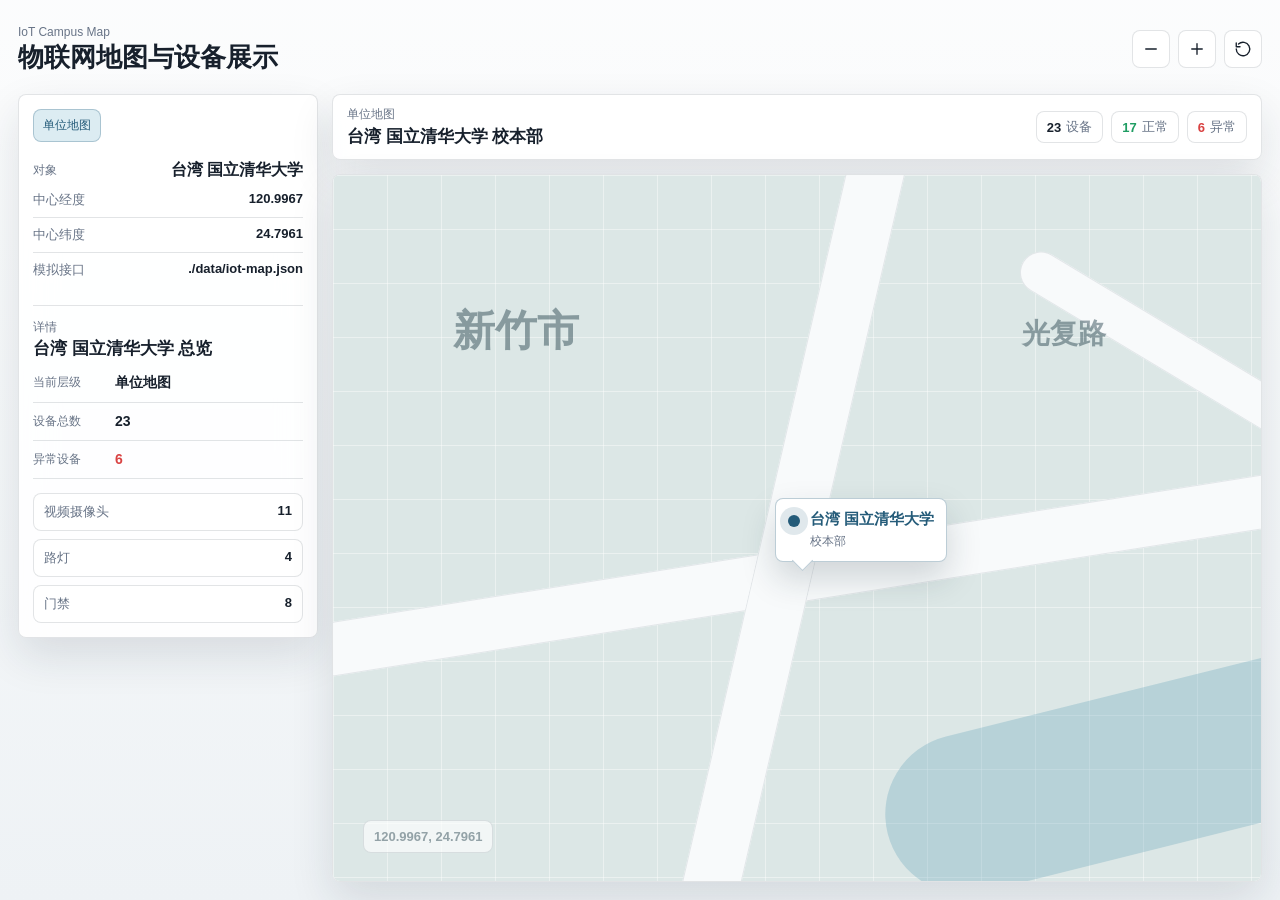
==== index.html @ b63dc86a "Add IoT map demo" ====
<!doctype html>
<html lang="zh-CN">
  <head>
    <meta charset="UTF-8" />
    <meta name="viewport" content="width=device-width, initial-scale=1.0" />
    <title>物联网地图与设备展示 Demo</title>
    <link rel="icon" href="data:," />
    <link rel="stylesheet" href="./styles.css" />
  </head>
  <body>
    <div class="app-shell">
      <header class="topbar">
        <div class="brand-block">
          <p class="eyebrow">IoT Campus Map</p>
          <h1>物联网地图与设备展示</h1>
        </div>

        <div class="topbar-actions" aria-label="地图操作">
          <button class="icon-button" id="zoom-out" type="button" aria-label="缩小" title="缩小">
            <svg viewBox="0 0 24 24" aria-hidden="true"><path d="M5 12h14" /></svg>
          </button>
          <button class="icon-button" id="zoom-in" type="button" aria-label="放大" title="放大">
            <svg viewBox="0 0 24 24" aria-hidden="true"><path d="M12 5v14M5 12h14" /></svg>
          </button>
          <button class="icon-button" id="reset-view" type="button" aria-label="重置视图" title="重置视图">
            <svg viewBox="0 0 24 24" aria-hidden="true"><path d="M3 12a9 9 0 1 0 3-6.7M3 4v5h5" /></svg>
          </button>
        </div>
      </header>

      <main class="workspace">
        <aside class="left-panel surface">
          <nav class="crumbs" id="breadcrumbs" aria-label="当前位置"></nav>

          <section>
            <div class="section-heading">
              <p class="eyebrow">对象</p>
              <strong id="scope-title">台湾 国立清华大学</strong>
            </div>
            <div id="scope-list" class="scope-list"></div>
          </section>

          <section id="floor-section" class="floor-section is-hidden">
            <div class="section-heading">
              <p class="eyebrow">楼层</p>
              <strong id="floor-title">楼层切换</strong>
            </div>
            <div id="floor-list" class="floor-list"></div>
          </section>

          <section class="detail-panel" aria-live="polite">
            <p class="eyebrow">详情</p>
            <div id="detail-content"></div>
          </section>
        </aside>

        <section class="stage-shell">
          <div class="stage-header surface">
            <div>
              <p class="eyebrow" id="stage-label">单位地图</p>
              <h2 id="stage-title">台湾 国立清华大学</h2>
            </div>
            <div class="status-summary" id="status-summary"></div>
          </div>

          <div class="stage surface" id="stage" aria-label="地图和平面图画布">
            <div class="floor-rail is-hidden" id="floor-rail"></div>
            <div class="viewport" id="viewport">
              <div class="scene" id="scene"></div>
            </div>
          </div>
        </section>

      </main>
    </div>

    <script src="./app.js"></script>
  </body>
</html>
---- styles.css ----
:root {
  color-scheme: light;
  --bg: #eef2f5;
  --surface: rgba(255, 255, 255, 0.88);
  --surface-strong: #ffffff;
  --line: rgba(34, 48, 64, 0.13);
  --line-strong: rgba(34, 48, 64, 0.24);
  --text: #17202c;
  --muted: #687487;
  --brand: #245b79;
  --brand-soft: #dcecf2;
  --green: #1f9d63;
  --green-soft: #dff5e9;
  --red: #d94343;
  --red-soft: #ffe4e4;
  --amber: #c88a1d;
  --shadow: 0 18px 44px rgba(26, 42, 58, 0.12);
}

* {
  box-sizing: border-box;
}

html,
body {
  min-height: 100%;
}

body {
  margin: 0;
  color: var(--text);
  background:
    linear-gradient(180deg, rgba(255, 255, 255, 0.8), rgba(238, 242, 245, 0.92)),
    #eef2f5;
  font-family:
    -apple-system,
    BlinkMacSystemFont,
    "SF Pro Text",
    "PingFang SC",
    "Hiragino Sans GB",
    "Microsoft YaHei",
    sans-serif;
  letter-spacing: 0;
}

button {
  color: inherit;
  font: inherit;
}

.app-shell {
  min-height: 100vh;
  padding: 18px;
}

.surface {
  border: 1px solid var(--line);
  border-radius: 8px;
  background: var(--surface);
  box-shadow: var(--shadow);
  backdrop-filter: blur(18px);
}

.topbar {
  display: flex;
  min-height: 62px;
  align-items: center;
  justify-content: space-between;
  gap: 18px;
  margin-bottom: 14px;
}

.brand-block {
  min-width: 0;
}

.eyebrow {
  margin: 0 0 4px;
  color: var(--muted);
  font-size: 12px;
  line-height: 1.2;
}

h1,
h2,
p {
  margin-top: 0;
}

h1 {
  margin-bottom: 0;
  font-size: 26px;
  line-height: 1.15;
}

h2 {
  margin-bottom: 0;
  font-size: 17px;
  line-height: 1.25;
}

.topbar-actions {
  display: flex;
  gap: 8px;
}

.icon-button {
  display: inline-grid;
  width: 38px;
  height: 38px;
  place-items: center;
  border: 1px solid var(--line);
  border-radius: 8px;
  background: var(--surface-strong);
  cursor: pointer;
  transition:
    border-color 150ms ease,
    transform 150ms ease,
    background 150ms ease;
}

.icon-button:hover,
.scope-item:hover,
.floor-button:hover,
.crumb:hover,
.device-marker:hover,
.unit-marker:hover {
  border-color: var(--line-strong);
  background: #fff;
}

.icon-button:active,
.scope-item:active,
.floor-button:active,
.crumb:active,
.unit-marker:active {
  transform: translateY(1px);
}

svg {
  width: 18px;
  height: 18px;
  fill: none;
  stroke: currentColor;
  stroke-linecap: round;
  stroke-linejoin: round;
  stroke-width: 1.8;
}

.workspace {
  display: grid;
  grid-template-columns: 300px minmax(680px, 1fr);
  gap: 14px;
  align-items: start;
}

.left-panel {
  position: sticky;
  top: 18px;
  min-width: 0;
  padding: 14px;
}

.left-panel {
  display: grid;
  gap: 18px;
}

.detail-panel {
  min-width: 0;
  border-top: 1px solid var(--line);
  padding-top: 14px;
}

.crumbs {
  display: flex;
  flex-wrap: wrap;
  gap: 6px;
}

.crumb {
  border: 1px solid var(--line);
  border-radius: 8px;
  background: var(--surface-strong);
  padding: 7px 9px;
  color: var(--muted);
  font-size: 12px;
  cursor: pointer;
}

.crumb.is-current {
  border-color: rgba(36, 91, 121, 0.28);
  background: var(--brand-soft);
  color: var(--brand);
  cursor: default;
}

.section-heading {
  display: flex;
  align-items: end;
  justify-content: space-between;
  gap: 10px;
  margin-bottom: 10px;
}

.section-heading > strong {
  min-width: 0;
  overflow-wrap: anywhere;
  text-align: right;
}

.scope-list,
.floor-list {
  display: grid;
  gap: 8px;
}

.scope-item {
  display: flex;
  width: 100%;
  min-height: 54px;
  align-items: center;
  justify-content: space-between;
  gap: 12px;
  border: 1px solid var(--line);
  border-radius: 8px;
  background: rgba(255, 255, 255, 0.64);
  padding: 9px 11px;
  text-align: left;
  cursor: pointer;
}

.scope-item span {
  display: grid;
  min-width: 0;
  gap: 3px;
}

.scope-item strong {
  overflow: hidden;
  text-overflow: ellipsis;
  white-space: nowrap;
  font-size: 14px;
}

.scope-item small {
  color: var(--muted);
  font-size: 12px;
}

.scope-item em {
  min-width: 26px;
  border-radius: 8px;
  background: #f1f5f7;
  padding: 4px 0;
  color: var(--brand);
  font-size: 12px;
  font-style: normal;
  font-weight: 700;
  text-align: center;
}

.scope-item.is-active {
  border-color: rgba(36, 91, 121, 0.35);
  background: var(--brand-soft);
}

.info-stack {
  display: grid;
  gap: 8px;
  color: var(--muted);
  font-size: 13px;
}

.info-stack span {
  display: grid;
  grid-template-columns: 82px minmax(0, 1fr);
  gap: 12px;
  border-bottom: 1px solid var(--line);
  padding-bottom: 8px;
}

.info-stack span:last-child {
  border-bottom: 0;
}

.info-stack strong {
  color: var(--text);
  font-weight: 650;
  overflow-wrap: anywhere;
  text-align: right;
}

.floor-section.is-hidden,
.floor-rail.is-hidden {
  display: none;
}

.floor-list {
  grid-template-columns: repeat(3, minmax(0, 1fr));
}

.floor-button {
  min-height: 38px;
  border: 1px solid var(--line);
  border-radius: 8px;
  background: var(--surface-strong);
  color: var(--muted);
  font-weight: 700;
  cursor: pointer;
}

.floor-button.is-active {
  border-color: rgba(36, 91, 121, 0.42);
  background: var(--brand);
  color: #fff;
}

.stage-shell {
  min-width: 0;
  display: grid;
  grid-template-rows: auto minmax(0, 1fr);
  gap: 14px;
  height: calc(100vh - 112px);
}

.stage-header {
  display: flex;
  min-height: 66px;
  align-items: center;
  justify-content: space-between;
  gap: 14px;
  margin-bottom: 0;
  padding: 12px 14px;
}

.status-summary {
  display: flex;
  flex-wrap: wrap;
  justify-content: flex-end;
  gap: 8px;
}

.status-summary span {
  display: inline-flex;
  min-height: 32px;
  align-items: center;
  gap: 5px;
  border: 1px solid var(--line);
  border-radius: 8px;
  background: var(--surface-strong);
  padding: 0 10px;
  color: var(--muted);
  font-size: 13px;
}

.status-summary b {
  color: var(--text);
}

.status-summary .normal b {
  color: var(--green);
}

.status-summary .abnormal b {
  color: var(--red);
}

.stage {
  position: relative;
  height: 100%;
  min-height: 0;
  overflow: hidden;
}

.viewport {
  position: absolute;
  inset: 0;
  overflow: hidden;
  cursor: grab;
  touch-action: none;
}

.viewport.is-dragging {
  cursor: grabbing;
}

.scene {
  position: absolute;
  top: 0;
  left: 0;
  width: 100%;
  height: 100%;
  transform-origin: 0 0;
}

.map-scene {
  background:
    linear-gradient(90deg, rgba(255, 255, 255, 0.42) 1px, transparent 1px),
    linear-gradient(rgba(255, 255, 255, 0.42) 1px, transparent 1px),
    #dce7e6;
  background-size: 54px 54px;
}

.mock-map,
.campus-ground,
.floor-ground,
.outdoor-ground {
  position: absolute;
  inset: 0;
  overflow: hidden;
}

.map-road {
  position: absolute;
  border-radius: 999px;
  background: #f8fafb;
  box-shadow: inset 0 0 0 1px rgba(112, 124, 135, 0.16);
}

.road-a {
  left: -90px;
  top: 360px;
  width: 1280px;
  height: 54px;
  transform: rotate(-9deg);
}

.road-b {
  left: 430px;
  top: -70px;
  width: 58px;
  height: 860px;
  transform: rotate(13deg);
}

.road-c {
  left: 650px;
  top: 210px;
  width: 560px;
  height: 42px;
  transform: rotate(31deg);
}

.map-river {
  position: absolute;
  right: -70px;
  bottom: 22px;
  width: 450px;
  height: 160px;
  border-radius: 999px 0 0 999px;
  background: rgba(86, 155, 181, 0.28);
  transform: rotate(-14deg);
}

.map-district,
.map-coordinate {
  position: absolute;
  color: rgba(32, 59, 72, 0.45);
  font-weight: 800;
}

.district-a {
  left: 120px;
  top: 128px;
  font-size: 42px;
}

.district-b {
  right: 155px;
  top: 140px;
  font-size: 28px;
}

.map-coordinate {
  left: 30px;
  bottom: 28px;
  border: 1px solid rgba(32, 59, 72, 0.13);
  border-radius: 8px;
  background: rgba(255, 255, 255, 0.62);
  padding: 8px 10px;
  font-size: 13px;
}

.unit-marker {
  position: absolute;
  display: grid;
  min-width: 146px;
  min-height: 64px;
  gap: 3px;
  border: 1px solid rgba(36, 91, 121, 0.3);
  border-radius: 8px;
  background: #fff;
  padding: 11px 12px 11px 34px;
  pointer-events: auto;
  text-align: left;
  transform: translate(-22px, -44px);
  cursor: pointer;
  box-shadow: 0 16px 34px rgba(21, 45, 58, 0.18);
}

.unit-marker:hover {
  border-color: rgba(36, 91, 121, 0.42);
  background: #fff;
  box-shadow: 0 18px 38px rgba(21, 45, 58, 0.2);
}

.unit-marker:active {
  transform: translate(-22px, -44px);
}

.unit-marker::after {
  position: absolute;
  left: 19px;
  bottom: -7px;
  width: 14px;
  height: 14px;
  background: #fff;
  border-right: 1px solid rgba(36, 91, 121, 0.3);
  border-bottom: 1px solid rgba(36, 91, 121, 0.3);
  content: "";
  transform: rotate(45deg);
}

.unit-marker strong {
  color: var(--brand);
  font-size: 15px;
}

.unit-marker small {
  color: var(--muted);
  font-size: 12px;
}

.pulse {
  position: absolute;
  left: 12px;
  top: 16px;
  width: 12px;
  height: 12px;
  border-radius: 999px;
  background: var(--brand);
  box-shadow: 0 0 0 8px rgba(36, 91, 121, 0.14);
}

.plan-scene {
  background: #edf2ee;
}

.campus-ground {
  background:
    linear-gradient(90deg, rgba(69, 96, 82, 0.08) 1px, transparent 1px),
    linear-gradient(rgba(69, 96, 82, 0.08) 1px, transparent 1px),
    #e6eee6;
  background-size: 44px 44px;
}

.campus-road {
  position: absolute;
  background: #f9fbfa;
  box-shadow: inset 0 0 0 1px rgba(95, 111, 103, 0.13);
}

.campus-road.horizontal {
  left: -70px;
  top: 55%;
  width: 1250px;
  height: 58px;
  transform: rotate(-4deg);
}

.campus-road.vertical {
  left: 39%;
  top: -80px;
  width: 56px;
  height: 900px;
  transform: rotate(8deg);
}

.campus-water {
  position: absolute;
  left: 7%;
  bottom: 8%;
  width: 34%;
  height: 14%;
  border-radius: 999px;
  background: rgba(83, 157, 184, 0.26);
}

.campus-green {
  position: absolute;
  border-radius: 999px;
  background: rgba(91, 159, 99, 0.16);
}

.green-a {
  left: 10%;
  top: 12%;
  width: 23%;
  height: 18%;
}

.green-b {
  right: 8%;
  bottom: 9%;
  width: 20%;
  height: 19%;
}

.campus-label {
  position: absolute;
  color: rgba(47, 83, 64, 0.32);
  font-size: 28px;
  font-weight: 800;
}

.campus-label.north {
  left: 13%;
  top: 18%;
}

.campus-label.south {
  right: 13%;
  bottom: 17%;
}

.place-zone {
  position: absolute;
  display: block;
  border: 0;
  background: transparent;
  color: var(--brand);
  text-align: center;
  cursor: pointer;
}

.place-zone.outdoor {
  color: #2f7040;
}

.place-footprint {
  position: absolute;
  inset: 0;
  display: block;
  clip-path: var(--footprint);
  background:
    linear-gradient(135deg, rgba(255, 255, 255, 0.24), rgba(255, 255, 255, 0)),
    rgba(255, 255, 255, 0.76);
  box-shadow: inset 0 0 0 2px rgba(36, 91, 121, 0.46);
  filter: drop-shadow(0 13px 20px rgba(24, 44, 58, 0.15));
  pointer-events: none;
  transition:
    background 150ms ease,
    filter 150ms ease,
    transform 150ms ease;
}

.place-footprint::after {
  position: absolute;
  inset: 13%;
  border: 1px solid rgba(36, 91, 121, 0.16);
  content: "";
  clip-path: var(--footprint);
}

.place-zone.outdoor .place-footprint {
  background:
    linear-gradient(135deg, rgba(255, 255, 255, 0.24), rgba(255, 255, 255, 0)),
    rgba(228, 247, 230, 0.78);
  box-shadow: inset 0 0 0 2px rgba(72, 142, 82, 0.48);
}

.place-zone:hover .place-footprint {
  background:
    linear-gradient(135deg, rgba(255, 255, 255, 0.38), rgba(255, 255, 255, 0.04)),
    rgba(255, 255, 255, 0.9);
  filter: drop-shadow(0 16px 24px rgba(24, 44, 58, 0.18));
}

.place-zone.outdoor:hover .place-footprint {
  background:
    linear-gradient(135deg, rgba(255, 255, 255, 0.38), rgba(255, 255, 255, 0.04)),
    rgba(228, 247, 230, 0.9);
}

.place-zone:active .place-footprint {
  transform: translateY(1px);
}

.place-label {
  position: absolute;
  left: 50%;
  top: 50%;
  display: grid;
  min-width: 92px;
  gap: 3px;
  border: 1px solid rgba(36, 91, 121, 0.16);
  border-radius: 8px;
  background: rgba(255, 255, 255, 0.86);
  padding: 7px 10px;
  pointer-events: none;
  transform: translate(-50%, -50%);
}

.place-label strong {
  font-size: 15px;
  line-height: 1.15;
}

.place-label small {
  color: currentColor;
  font-size: 11px;
  line-height: 1.2;
  opacity: 0.72;
}

.floor-ground,
.outdoor-ground {
  background: transparent;
}

.floor-ground {
  position: absolute;
  inset: 0;
  padding: 26px 34px;
}

.floor-plan-image {
  position: absolute;
  inset: 26px 34px;
  display: block;
  width: calc(100% - 68px);
  height: calc(100% - 52px);
  max-width: 100%;
  max-height: 100%;
  border: 1px solid rgba(84, 102, 116, 0.28);
  border-radius: 8px;
  background: #fbfbf7;
  object-fit: contain;
  object-position: center center;
  box-shadow: 0 18px 40px rgba(24, 44, 58, 0.14);
  user-select: none;
  -webkit-user-drag: none;
}

.room,
.stairs {
  position: absolute;
  display: grid;
  place-items: center;
  border: 2px solid rgba(84, 102, 116, 0.24);
  border-radius: 8px;
  background: rgba(255, 255, 255, 0.74);
  color: rgba(42, 56, 68, 0.62);
  font-size: 18px;
  font-weight: 750;
}

.room-a {
  left: 10%;
  top: 14%;
  width: 32%;
  height: 26%;
}

.room-b {
  left: 47%;
  top: 15%;
  width: 35%;
  height: 38%;
}

.room-c {
  left: 18%;
  top: 56%;
  width: 26%;
  height: 24%;
}

.corridor-main {
  position: absolute;
  left: 8%;
  top: 45%;
  width: 78%;
  height: 9%;
  border-radius: 999px;
  background: rgba(210, 218, 222, 0.7);
}

.stairs {
  width: 12%;
  height: 12%;
  font-size: 14px;
}

.stairs-a {
  left: 55%;
  top: 62%;
}

.stairs-b {
  left: 72%;
  top: 62%;
}

.teaching-layout .room-a {
  left: 12%;
  top: 18%;
  width: 22%;
  height: 46%;
}

.teaching-layout .room-b {
  left: 39%;
  top: 18%;
  width: 42%;
  height: 28%;
}

.lab-layout .room-c {
  left: 58%;
  top: 58%;
}

.outdoor-track {
  position: absolute;
  left: 18%;
  top: 17%;
  width: 64%;
  height: 58%;
  border: 28px solid rgba(198, 123, 72, 0.28);
  border-radius: 999px;
  background: rgba(79, 148, 84, 0.16);
}

.gate-layout .outdoor-track {
  left: 39%;
  top: 12%;
  width: 18%;
  height: 72%;
  border: 0;
  border-radius: 8px;
  background: rgba(255, 255, 255, 0.78);
  box-shadow: inset 0 0 0 2px rgba(84, 102, 116, 0.24);
}

.outdoor-path {
  position: absolute;
  border-radius: 999px;
  background: rgba(255, 255, 255, 0.72);
  box-shadow: inset 0 0 0 1px rgba(91, 108, 112, 0.14);
}

.path-a {
  left: -8%;
  top: 48%;
  width: 116%;
  height: 42px;
}

.path-b {
  left: 50%;
  top: -10%;
  width: 42px;
  height: 120%;
}

.outdoor-label {
  position: absolute;
  left: 42%;
  top: 43%;
  color: rgba(47, 83, 64, 0.52);
  font-size: 28px;
  font-weight: 850;
}

.device-marker {
  position: absolute;
  display: inline-grid;
  width: 34px;
  height: 34px;
  place-items: center;
  border: 2px solid #fff;
  border-radius: 999px;
  color: #fff;
  cursor: pointer;
  transform: translate(-50%, -50%);
  box-shadow: 0 10px 20px rgba(20, 32, 40, 0.22);
}

.device-marker.is-normal {
  background: var(--green);
}

.device-marker.is-abnormal {
  background: var(--red);
}

.device-marker.is-selected {
  outline: 4px solid rgba(36, 91, 121, 0.22);
}

.device-marker svg {
  width: 18px;
  height: 18px;
}

.floor-rail {
  position: absolute;
  z-index: 5;
  left: 16px;
  top: 50%;
  display: grid;
  width: 62px;
  gap: 7px;
  border: 1px solid rgba(34, 48, 64, 0.14);
  border-radius: 8px;
  background: rgba(255, 255, 255, 0.86);
  padding: 8px;
  box-shadow: 0 14px 30px rgba(24, 44, 58, 0.13);
  backdrop-filter: blur(14px);
  -webkit-backdrop-filter: blur(14px);
  pointer-events: auto;
  transform: translateY(-50%);
}

.floor-rail .floor-button {
  min-height: 42px;
  border-color: transparent;
  background: transparent;
  color: var(--muted);
  box-shadow: none;
}

.floor-rail .floor-button:hover {
  border-color: rgba(36, 91, 121, 0.18);
  background: var(--brand-soft);
  color: var(--brand);
}

.floor-rail .floor-button.is-active {
  border-color: var(--brand);
  background: var(--brand);
  color: #fff;
  box-shadow: 0 8px 16px rgba(36, 91, 121, 0.22);
}

.detail-block h2 {
  margin: 0 0 14px;
}

.detail-block dl {
  display: grid;
  gap: 10px;
  margin: 0;
}

.detail-block dl div {
  display: grid;
  grid-template-columns: 72px minmax(0, 1fr);
  gap: 10px;
  border-bottom: 1px solid var(--line);
  padding-bottom: 10px;
}

.detail-block dt {
  color: var(--muted);
  font-size: 12px;
}

.detail-block dd {
  min-width: 0;
  margin: 0;
  overflow-wrap: anywhere;
  font-size: 14px;
  font-weight: 650;
}

.text-normal {
  color: var(--green);
}

.text-abnormal {
  color: var(--red);
}

.type-stats {
  display: grid;
  gap: 8px;
  margin-top: 14px;
}

.type-stats span {
  display: flex;
  justify-content: space-between;
  border: 1px solid var(--line);
  border-radius: 8px;
  background: var(--surface-strong);
  padding: 9px 10px;
  color: var(--muted);
  font-size: 13px;
}

.type-stats strong {
  color: var(--text);
}

.load-error {
  display: grid;
  height: 100%;
  place-items: center;
  color: var(--red);
  font-weight: 700;
}

@media (max-width: 1100px) {
  .workspace {
    grid-template-columns: 260px minmax(0, 1fr);
  }
}

@media (max-width: 900px) {
  .app-shell {
    padding: 12px;
  }

  .topbar,
  .stage-header {
    align-items: stretch;
    flex-direction: column;
  }

  .workspace {
    grid-template-columns: 1fr;
  }

  .left-panel {
    position: static;
  }

  .stage {
    height: 68vh;
    min-height: 460px;
  }

  .stage-shell {
    height: auto;
  }

  .scene {
    width: 100%;
    height: 100%;
  }

  .status-summary {
    justify-content: flex-start;
  }
}
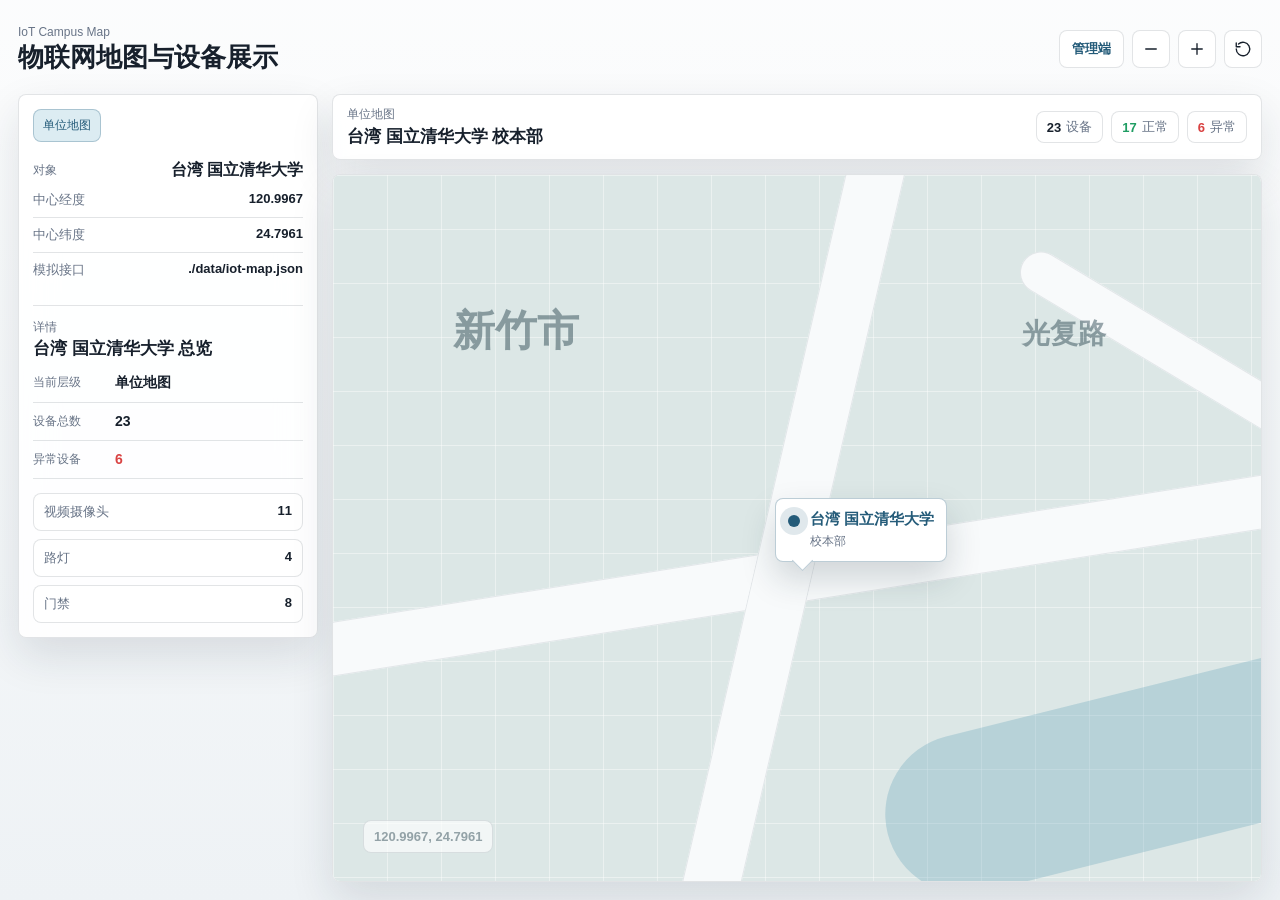
==== commit 0f93510b: "Add RuoYi-style IoT management console" ====
--- a/index.html
+++ b/index.html
@@ -16,6 +16,7 @@
         </div>
 
         <div class="topbar-actions" aria-label="地图操作">
+          <a class="admin-link" href="./admin.html">管理端</a>
           <button class="icon-button" id="zoom-out" type="button" aria-label="缩小" title="缩小">
             <svg viewBox="0 0 24 24" aria-hidden="true"><path d="M5 12h14" /></svg>
           </button>
@@ -74,6 +75,7 @@
       </main>
     </div>
 
+    <script src="./mock-api.js"></script>
     <script src="./app.js"></script>
   </body>
 </html>
--- a/styles.css
+++ b/styles.css
@@ -101,7 +101,27 @@
 
 .topbar-actions {
   display: flex;
+  align-items: center;
   gap: 8px;
+}
+
+.admin-link {
+  display: inline-flex;
+  min-height: 38px;
+  align-items: center;
+  border: 1px solid var(--line);
+  border-radius: 8px;
+  background: var(--surface-strong);
+  padding: 0 12px;
+  color: var(--brand);
+  font-size: 13px;
+  font-weight: 700;
+  text-decoration: none;
+}
+
+.admin-link:hover {
+  border-color: var(--line-strong);
+  background: #fff;
 }
 
 .icon-button {
